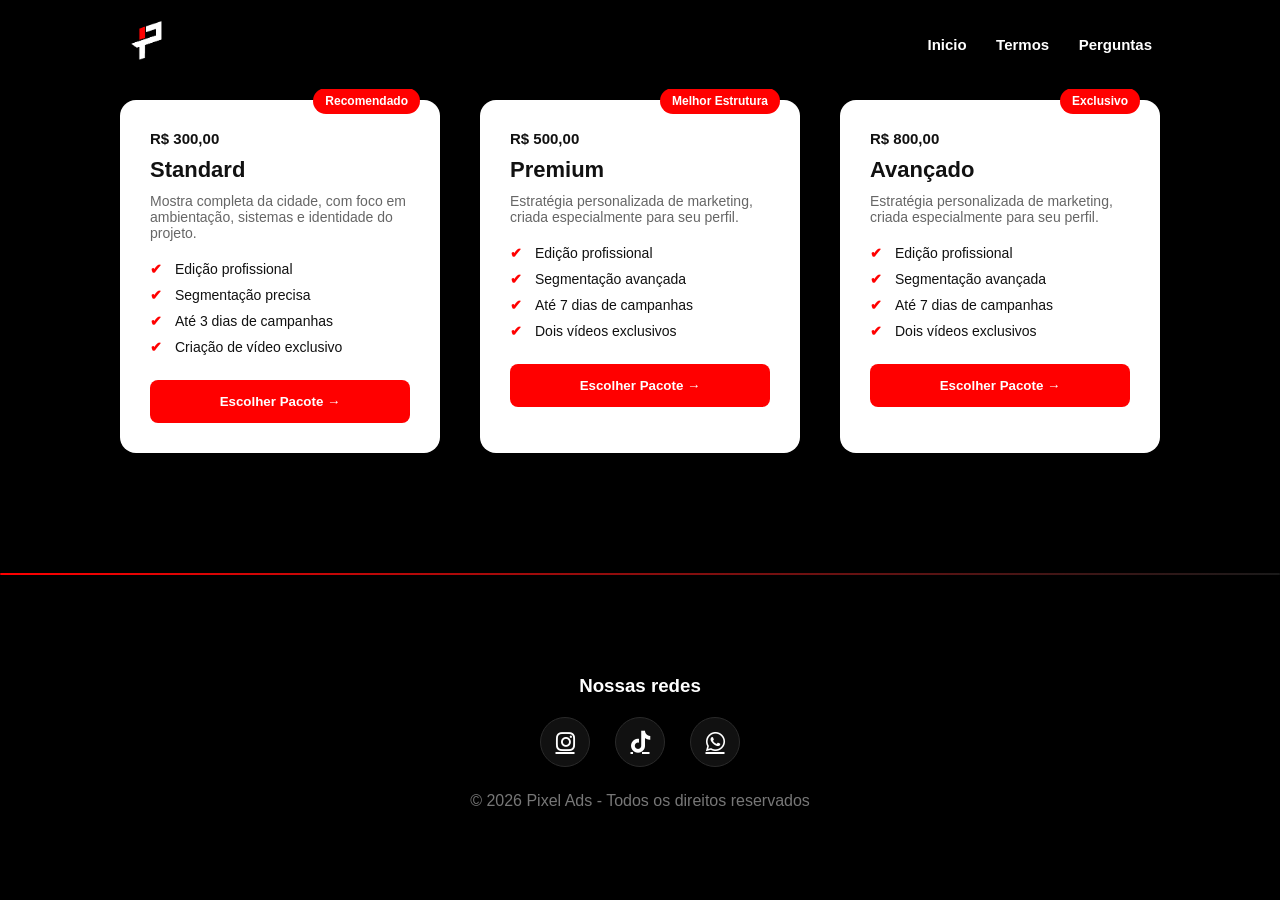
==== planos.html @ e4c160b6 "Add files via upload" ====
<!DOCTYPE html>
<html lang="pt-br">
<head>
<meta charset="UTF-8">
<meta name="viewport" content="width=device-width, initial-scale=1.0">
<title>Planos - Pixel Ads</title>

<link rel="stylesheet" href="css/style.css">
<link rel="shortcut icon" href="assets/icon.png" type="image/png">
<link rel="stylesheet" href="https://cdnjs.cloudflare.com/ajax/libs/font-awesome/6.5.0/css/all.min.css">

<header>
<div class="logo">
<img src="assets/logo.png" alt="Pixel Ads Logo">
</div>
<nav>
<a href="Index.html">Inicio</a>
<a href="termos.html">Termos</a>
<a href="Index.html#faq">Perguntas</a>
</nav>
</header>

<!-- PLANOS -->
<section class="pricing" id="planos">
  <div class="pricing-container">

    
    <div class="pricing-card">
      <div class="badge">Recomendado</div>
      <div class="price">R$ 300,00</div>
      <h3>Standard</h3>
      <p class="desc">
        Mostra completa da cidade, com foco em ambientação,
        sistemas e identidade do projeto.
      </p>

      <ul>
        <li>Edição profissional</li>
        <li>Segmentação precisa</li>
        <li>Até 3 dias de campanhas</li>
        <li>Criação de vídeo exclusivo</li>
      </ul>

      <button onclick="whats('Standard')">
        Escolher Pacote →
      </button>
    </div>

    
    <div class="pricing-card">
      <div class="badge">Melhor Estrutura</div>
      <div class="price">R$ 500,00</div>
      <h3>Premium</h3>
      <p class="desc">
        Estratégia personalizada de marketing,
        criada especialmente para seu perfil.
      </p>

      <ul>
        <li>Edição profissional</li>
        <li>Segmentação avançada</li>
        <li>Até 7 dias de campanhas</li>
        <li>Dois vídeos exclusivos</li>
      </ul>

      <button onclick="whats('Premium')">
        Escolher Pacote →
      </button>
    </div>

    
    <div class="pricing-card">
      <div class="badge">Exclusivo</div>
      <div class="price">R$ 800,00</div>
      <h3>Avançado</h3>
      <p class="desc">
        Estratégia personalizada de marketing,
        criada especialmente para seu perfil.
      </p>

      <ul>
        <li>Edição profissional</li>
        <li>Segmentação avançada</li>
        <li>Até 7 dias de campanhas</li>
        <li>Dois vídeos exclusivos</li>
      </ul>

      <button onclick="whats('Avançado')">
        Escolher Pacote →
      </button>
    </div>

  </div>
</section>


<hr style="border: none; height: 2px; background: linear-gradient(to right, #ff0000, #ffffff1a); margin: 20px 0; border-radius: 2px;">

<footer>
<div class="footer-social">
<h3>Nossas redes</h3>
<div class="social-icons">
<a href="https://instagram.com/pixeladsgg"><i class="fab fa-instagram"></i></a>
<a href="https://tiktok.com/@pixeladsgg"><i class="fab fa-tiktok"></i></a>
<a href="https://wa.me/5511955793218"><i class="fab fa-whatsapp"></i></a>
</div>
</div>
© 2026 Pixel Ads - Todos os direitos reservados
</footer>
---- css/style.css ----
*{
margin:0;
padding:0;
box-sizing:border-box;
font-family:'Montserrat',sans-serif;
}

body{
background:#000;
color:#fff;
overflow-x:hidden;
}

/* CABEÇALHO */
header{
padding:20px 10%;
display:flex;
justify-content:space-between;
align-items:center;
position:fixed;
width:100%;
top:0;
z-index:1000;
background:#000;
backdrop-filter:blur(6px);
}

.logo img{
height:45px;
transition:0.3s;
}

.logo img:hover{
transform:scale(1.05);
}

nav a{
color:#fff;
text-decoration:none;
margin-left:25px;
font-weight:600;
position:relative;
padding-bottom:6px;
font-size:15px;
}

nav a::after{
content:"";
position:absolute;
left:0;
bottom:0;
width:0;
height:3px;
background:#ff0000;
transition:0.3s;
border-radius:3px;
}

nav a:hover::after{
width:100%;
}

/* HERO */
.hero{
min-height:75vh;
display:flex;
flex-direction:column;
justify-content:center;
align-items:center;
text-align:center;
padding:20px;
margin-top:80px;
}

.hero h2{
font-size:42px;
margin-bottom:20px;
}

.hero p{
max-width:600px;
margin-bottom:30px;
color:#ccc;
}

.btn{
padding:16px 35px;
background:#ff0000;
border:none;
color:#fff;
font-weight:700;
cursor:pointer;
border-radius:50px;
transition:0.3s;
box-shadow:0 0 15px rgba(255,0,0,0.4);
}

.btn:hover{
transform:scale(1.08);
box-shadow:0 0 20px rgba(255,0,0,0.9);
}

/* PLANOS */
.pricing{
background:#000;
padding:100px 5%;
}

.pricing-container{
display:flex;
gap:40px;
justify-content:center;
flex-wrap:wrap;
}

.pricing-card{
background:#fff;
width:320px;
padding:30px;
border-radius:16px;
position:relative;
transition:0.3s;
box-shadow:0 10px 30px rgba(0,0,0,0.15);
}

.pricing-card:hover{
transform:translateY(-10px);
box-shadow:0 20px 40px rgba(0,0,0,0.25);
}

.badge{
position:absolute;
top:-12px;
right:20px;
background:#ff0000;
color:#fff;
padding:6px 12px;
font-size:12px;
border-radius:20px;
font-weight:bold;
}

.price{
font-size:15px;
font-weight:bold;
color:#111;
margin-bottom:10px;
}

.pricing-card h3{
font-size:22px;
font-weight:700;
color:#111;
margin:10px 0;
}

.desc{
font-size:14px;
color:#666;
margin-bottom:20px;
}

.pricing-card ul{
list-style:none;
margin-bottom:25px;
}

.pricing-card ul li{
margin-bottom:10px;
font-size:14px;
color:#111;
position:relative;
padding-left:25px;
}

.pricing-card ul li::before{
content:"✔";
position:absolute;
left:0;
color:#ff0000;
font-weight:bold;
}

.pricing-card button{
width:100%;
background:#ff0000;
color:#fff;
border:none;
padding:14px;
border-radius:8px;
font-weight:bold;
cursor:pointer;
transition:0.3s;
}

.pricing-card button:hover{
opacity:0.9;
}

/* FEEDBACK */
.section{
padding:100px 10%;
text-align:center;
}

.section h2{
font-size:32px;
margin-bottom:30px;
}

.feedback-wrapper{
display:flex;
justify-content:center;
gap:50px;
flex-wrap:wrap;
margin-top:60px;
}

.feedback-section{
position:relative;
width:300px;
height:210px;
overflow:hidden;
}

.testimonial-card{
position:absolute;
width:100%;
background:#111;
border:1px solid #2a2a2a;
border-radius:16px;
padding:20px;
opacity:0;
transform:translateY(20px);
transition:0.5s;
}

.testimonial-card.active{
opacity:1;
transform:translateY(0);
}

.stars{
color:#facc15;
margin-bottom:10px;
}

.testimonial-card p{
color:#ccc;
font-style:italic;
margin-bottom:15px;
}

.testimonial-footer{
display:flex;
justify-content:space-between;
align-items:center;
}

.user-info p:first-child{
font-weight:600;
}

.user-info p:last-child{
color:#777;
font-size:0.8rem;
}

.quote{
background:#ff0000;
padding:10px;
border-radius:100%;
display:flex;
align-items:center;
justify-content:center;
box-shadow:0 0 10px rgba(255,0,0,0.9);
}

/* FAQ */
.faq-container{
max-width:760px;
margin:60px auto 0;
}

.faq-item{
background:#1e1e1e;
border-radius:16px;
margin-bottom:16px;
border:1px solid #2a2a2a;
overflow:hidden;
}

.faq-question{
width:100%;
background:none;
border:none;
color:#fff;
text-align:left;
padding:22px;
font-size:1rem;
font-weight:600;
cursor:pointer;
display:flex;
justify-content:space-between;
align-items:center;
}

.faq-question span{
transition:0.3s;
}

.faq-item.active .faq-question span{
transform:rotate(45deg);
}

.faq-answer{
max-height:0;
overflow:hidden;
opacity:0;
padding:0 22px;
background:#151515;
color:#ccc;
transition:0.4s;
}

.faq-item.active .faq-answer{
padding:18px 22px;
max-height:400px;
opacity:1;
}

/* FOOTER */
footer{
padding:40px;
text-align:center;
background:#000;
color:#777;
margin-top:60px;
}

.footer-social{
margin-bottom:25px;
}

.footer-social h3{
color:#fff;
margin-bottom:20px;
}

.social-icons{
display:flex;
justify-content:center;
gap:25px;
margin-bottom:20px;
}

.social-icons a{
width:50px;
height:50px;
display:flex;
align-items:center;
justify-content:center;
background:#111;
border-radius:50%;
color:#fff;
font-size:22px;
transition:0.3s;
border:1px solid #2a2a2a;
}

.social-icons a:hover{
background:#ff0000;
transform:translateY(-6px);
box-shadow:0 10px 25px rgba(255,0,0,0.5);
}

@media(max-width:768px){
.hero h2{font-size:28px;}
.pricing-container{flex-direction:column;align-items:center;}
.feedback-wrapper{flex-direction:column;align-items:center;}
}

html{
scroll-behavior:smooth;
}

header.scrolled{
background:#000;
box-shadow:0 5px 20px rgba(0,0,0,0.5);
}

/* ===== INSIGHTS SECTION ===== */

.insights{
    padding:80px 8%;
    background:#000;
    color:#fff;
}

.insights-header h2{
    font-size:42px;
    margin-bottom:15px;
}

.insights-header span{
    color:#ff0000;
}

.insights-header p{
    max-width:600px;
    color:#aaa;
    margin-bottom:50px;
}

/* GRID */

.insights-cards{
    display:grid;
    grid-template-columns:repeat(auto-fit, minmax(280px, 1fr));
    gap:30px;
}

/* CARD */

.insight-card{
    background:#191919;
    border-radius:18px;
    overflow:hidden;
    transition:0.4s ease;
}

.insight-card:hover{
    transform:translateY(-10px);
    box-shadow:0 25px 50px rgba(0, 0, 0, 0)
}

/* IMAGE */

.insight-img{
    width:100%;
    height:220px;
    object-fit:cover;
    display:block;
    transition:0.4s ease;
}

.insight-card:hover .insight-img{
    transform:scale(1.05);
}

/* CONTENT */

.insight-content{
    padding:25px;
}

.meta{
    font-size:12px;
    color:#aaa;
    margin-bottom:10px;
}

.insight-content h3{
    font-size:18px;
    margin-bottom:15px;
}

.insight-content a{
    display:inline-block;
    padding:8px 18px;
    background:#fd1212;
    border-radius:8px;
    text-decoration:none;
    font-size:13px;
    color:#fff;
    transition:0.3s;
}

.insight-content a:hover{
    background:#ff0000;
}
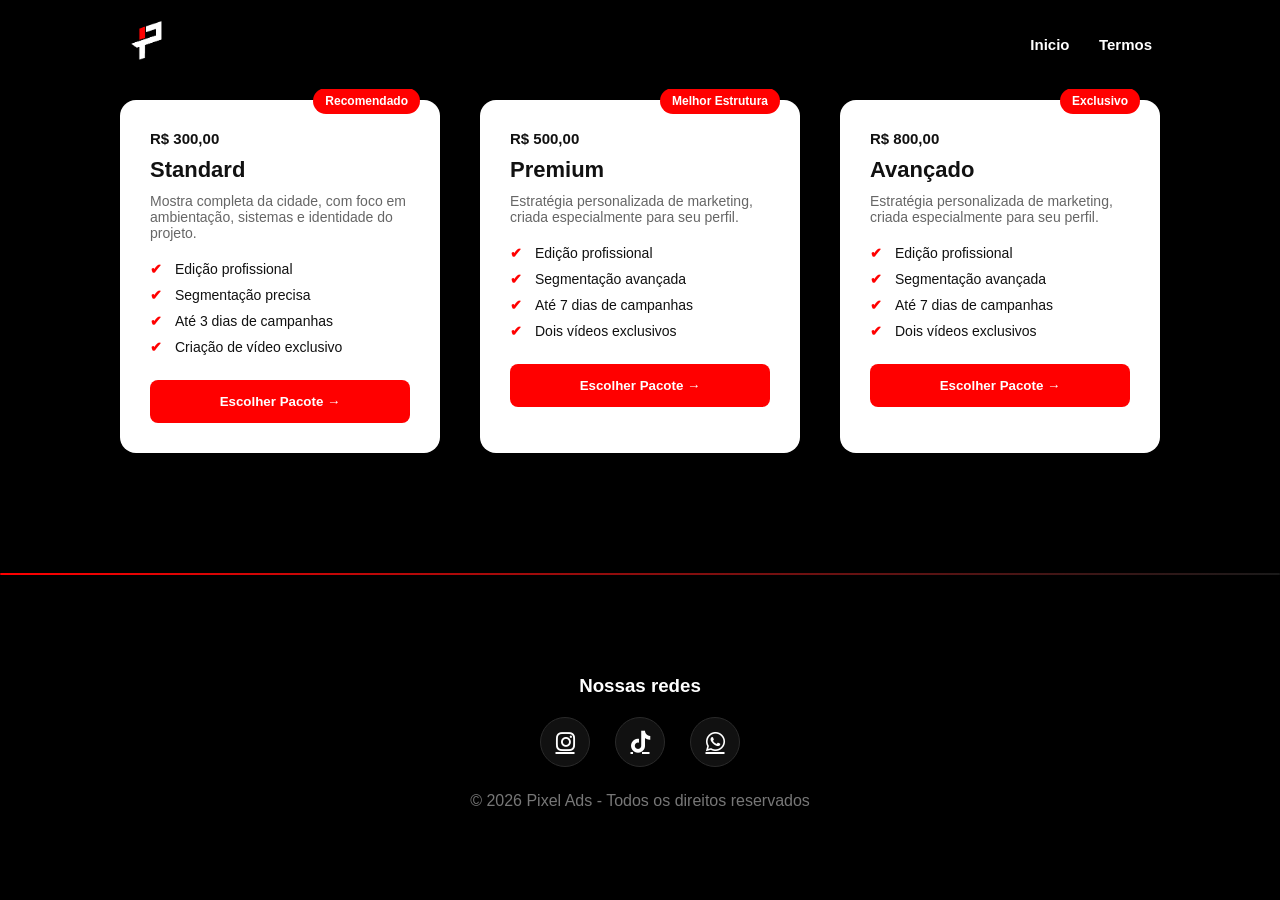
==== commit 7ba98cc1: "Update planos.html" ====
--- a/planos.html
+++ b/planos.html
@@ -14,9 +14,8 @@
 <img src="assets/logo.png" alt="Pixel Ads Logo">
 </div>
 <nav>
-<a href="Index.html">Inicio</a>
+<a href="https://weslleybns.github.io/pixelads">Inicio</a>
 <a href="termos.html">Termos</a>
-<a href="Index.html#faq">Perguntas</a>
 </nav>
 </header>
 
@@ -106,4 +105,4 @@
 </div>
 </div>
 © 2026 Pixel Ads - Todos os direitos reservados
-</footer>+</footer>
